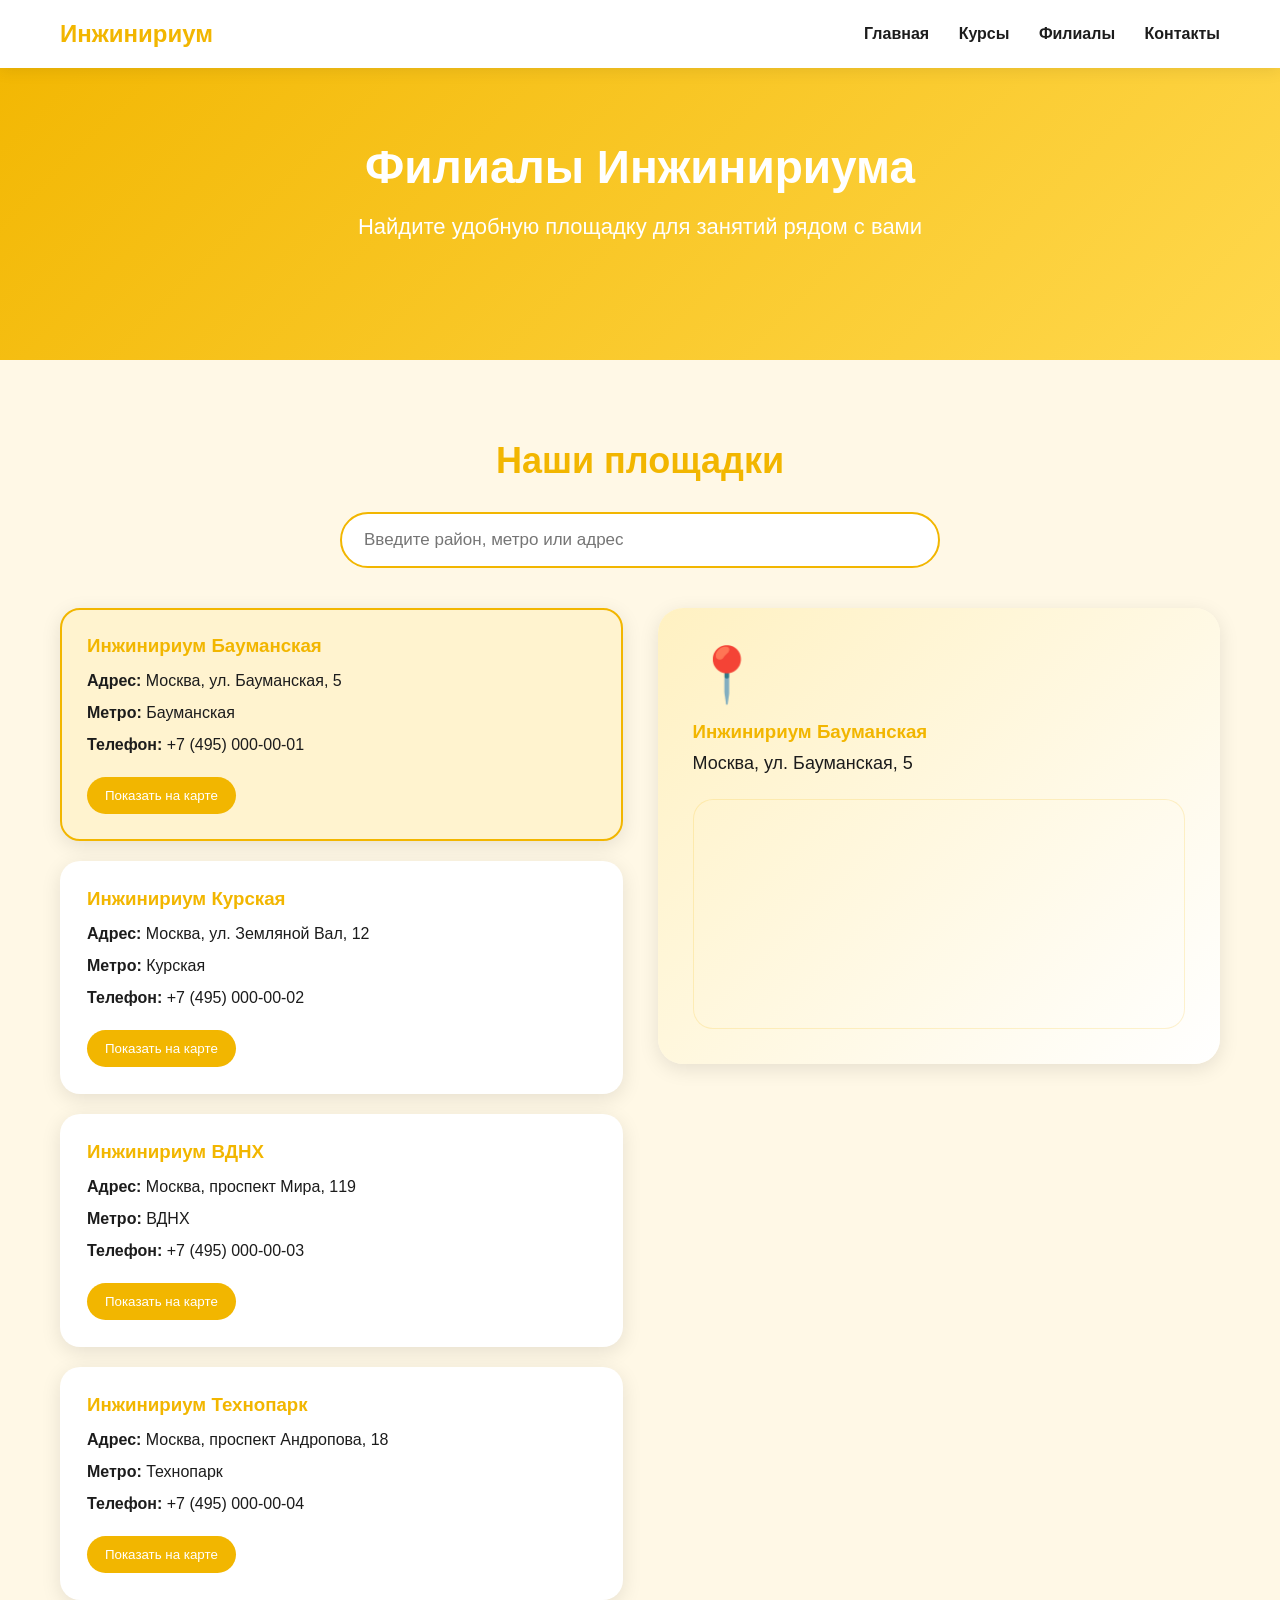
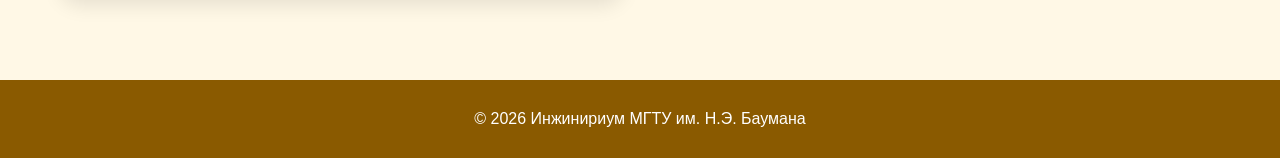
==== branches.html @ b23f2240 "страница филиалы, оформление, мелкие правки" ====
<!DOCTYPE html>
<html lang="ru">
<head>
    <meta charset="UTF-8">
    <meta name="viewport" content="width=device-width, initial-scale=1.0">
    <title>Филиалы — Инжинириум</title>
    <link rel="stylesheet" href="style.css">
</head>
<body>

<header class="header">
    <div class="logo">Инжинириум</div>

    <nav class="nav">
        <a href="index.html">Главная</a>
        <a href="courses.html">Курсы</a>
        <a href="branches.html">Филиалы</a>
        <a href="#">Контакты</a>
    </nav>
</header>

<section class="page-hero branches-hero">
    <h1>Филиалы Инжинириума</h1>
    <p>Найдите удобную площадку для занятий рядом с вами</p>
</section>

<section class="branches-section reveal">
    <h2>Наши площадки</h2>

    <div class="branches-search">
        <input type="text" id="branch-search" placeholder="Введите район, метро или адрес">
    </div>

    <div class="branches-layout">
        <div class="branches-list">

            <div class="branch-card active-branch" data-branch="Бауманская" data-address="Москва, ул. Бауманская, 5" data-map-src="https://www.google.com/maps?q=55.7729,37.6803&z=16&output=embed">
                <h3>Инжинириум Бауманская</h3>
                <p><strong>Адрес:</strong> Москва, ул. Бауманская, 5</p>
                <p><strong>Метро:</strong> Бауманская</p>
                <p><strong>Телефон:</strong> +7 (495) 000-00-01</p>
                <button class="branch-btn">Показать на карте</button>
            </div>

            <div class="branch-card" data-branch="Курская" data-address="Москва, ул. Земляной Вал, 12" data-map-src="https://www.google.com/maps?q=55.7571,37.6596&z=16&output=embed">
                <h3>Инжинириум Курская</h3>
                <p><strong>Адрес:</strong> Москва, ул. Земляной Вал, 12</p>
                <p><strong>Метро:</strong> Курская</p>
                <p><strong>Телефон:</strong> +7 (495) 000-00-02</p>
                <button class="branch-btn">Показать на карте</button>
            </div>

            <div class="branch-card" data-branch="ВДНХ" data-address="Москва, проспект Мира, 119" data-map-src="https://www.google.com/maps?q=55.8298,37.6335&z=16&output=embed">
                <h3>Инжинириум ВДНХ</h3>
                <p><strong>Адрес:</strong> Москва, проспект Мира, 119</p>
                <p><strong>Метро:</strong> ВДНХ</p>
                <p><strong>Телефон:</strong> +7 (495) 000-00-03</p>
                <button class="branch-btn">Показать на карте</button>
            </div>

            <div class="branch-card" data-branch="Технопарк" data-address="Москва, проспект Андропова, 18" data-map-src="https://www.google.com/maps?q=55.6958,37.6657&z=16&output=embed">
                <h3>Инжинириум Технопарк</h3>
                <p><strong>Адрес:</strong> Москва, проспект Андропова, 18</p>
                <p><strong>Метро:</strong> Технопарк</p>
                <p><strong>Телефон:</strong> +7 (495) 000-00-04</p>
                <button class="branch-btn">Показать на карте</button>
            </div>

        </div>

        <div class="map-box">
            <div class="map-pin">📍</div>
            <h3 id="map-title">Инжинириум Бауманская</h3>
            <p id="map-address">Москва, ул. Бауманская, 5</p>
            <iframe
                id="google-map"
                class="google-map"
                src="https://www.google.com/maps?q=55.7729,37.6803&z=16&output=embed"
                loading="lazy"
                referrerpolicy="no-referrer-when-downgrade"
                allowfullscreen>
            </iframe>
        </div>
    </div>
</section>

<footer class="footer">
    <p>© 2026 Инжинириум МГТУ им. Н.Э. Баумана</p>
</footer>

<script src="script.js"></script>
</body>
</html>
---- style.css ----
* {
    margin: 0;
    padding: 0;
    box-sizing: border-box;
}

body {
    font-family: Arial, sans-serif;
    background: #fff8e6;
    color: #1c1c1c;
}

.header {
    width: 100%;
    padding: 20px 60px;
    background: #ffffff;
    display: flex;
    justify-content: space-between;
    align-items: center;
    box-shadow: 0 3px 15px rgba(0, 0, 0, 0.08);
    position: fixed;
    top: 0;
    z-index: 100;
}

.logo {
    font-size: 24px;
    font-weight: bold;
    color: #f2b600;
}

.nav a {
    margin-left: 25px;
    text-decoration: none;
    color: #1c1c1c;
    font-weight: bold;
}

.nav a:hover {
    color: #f2b600;
}

.hero {
    height: 100vh;
    background: linear-gradient(135deg, #f2b600, #ffd84d);
    display: flex;
    align-items: center;
    padding: 0 60px;
    color: white;
}

.hero-text {
    max-width: 700px;
}

.hero h1 {
    font-size: 48px;
    margin-bottom: 20px;
}

.hero p {
    font-size: 24px;
    min-height: 35px;
    margin-bottom: 30px;
}

.main-btn {
    display: inline-block;
    padding: 15px 30px;
    background: white;
    color: #b56a00;
    border: none;
    border-radius: 30px;
    font-size: 18px;
    text-decoration: none;
    cursor: pointer;
    transition: 0.3s;
}

.main-btn:hover {
    transform: scale(1.05);
    background: #fff3cf;
}

section {
    padding: 80px 60px;
}

h2 {
    font-size: 36px;
    margin-bottom: 30px;
    text-align: center;
    color: #f2b600;
}

.about p {
    max-width: 900px;
    margin: 0 auto;
    font-size: 20px;
    line-height: 1.6;
    text-align: center;
}

.cards {
    display: flex;
    gap: 25px;
    justify-content: center;
    flex-wrap: wrap;
}

.card {
    background: white;
    width: 300px;
    padding: 30px;
    border-radius: 20px;
    box-shadow: 0 5px 20px rgba(0, 0, 0, 0.1);
    transition: 0.3s;
}

.card:hover {
    transform: translateY(-10px);
}

.card h3 {
    color: #f2b600;
    margin-bottom: 15px;
}

.card p {
    line-height: 1.5;
}

.stats {
    background: #ffffff;
}

.stats-box {
    display: flex;
    justify-content: center;
    gap: 80px;
    flex-wrap: wrap;
    text-align: center;
}

.counter {
    font-size: 48px;
    font-weight: bold;
    color: #f2b600;
}

.stats-box p {
    font-size: 18px;
    margin-top: 10px;
}

.footer {
    background: #8a5a00;
    color: white;
    text-align: center;
    padding: 30px;
}

.reveal {
    opacity: 0;
    transform: translateY(60px);
    transition: 0.8s;
}

.reveal.active {
    opacity: 1;
    transform: translateY(0);
}

@media (max-width: 768px) {
    .header {
        padding: 15px 25px;
        flex-direction: column;
        gap: 15px;
    }

    .nav a {
        margin: 0 8px;
        font-size: 14px;
    }

    .hero {
        padding: 0 30px;
        text-align: center;
    }

    .hero h1 {
        font-size: 34px;
    }

    .hero p {
        font-size: 20px;
    }

    section {
        padding: 60px 25px;
    }

    .stats-box {
        gap: 35px;
    }
}

.page-hero {
    min-height: 360px;
    padding: 140px 60px 80px;
    background: linear-gradient(135deg, #f2b600, #ffd84d);
    color: white;
    text-align: center;
}

.page-hero h1 {
    font-size: 46px;
    margin-bottom: 20px;
}

.page-hero p {
    font-size: 22px;
}

.courses-section {
    background: #fff8e6;
}

.filter-buttons {
    display: flex;
    justify-content: center;
    gap: 15px;
    flex-wrap: wrap;
    margin-bottom: 40px;
}

.filter-btn {
    padding: 12px 22px;
    border: 2px solid #f2b600;
    background: white;
    color: #b56a00;
    border-radius: 25px;
    cursor: pointer;
    font-weight: bold;
    transition: 0.3s;
}

.filter-btn:hover,
.active-filter {
    background: #f2b600;
    color: white;
}

.courses-grid {
    display: grid;
    grid-template-columns: repeat(auto-fit, minmax(280px, 1fr));
    gap: 30px;
}

.course-card {
    background: white;
    padding: 28px;
    border-radius: 20px;
    box-shadow: 0 5px 20px rgba(0, 0, 0, 0.1);
    transition: 0.4s;
    animation: courseShow 0.5s ease;
}

.course-card:hover {
    transform: translateY(-10px);
}

.course-tag {
    display: inline-block;
    padding: 7px 14px;
    background: #fff3cf;
    color: #b56a00;
    border-radius: 20px;
    font-size: 14px;
    margin-bottom: 15px;
}

.course-card h3 {
    color: #f2b600;
    margin-bottom: 15px;
}

.course-card p {
    line-height: 1.5;
    margin-bottom: 15px;
}

.course-card ul {
    margin-left: 20px;
    margin-bottom: 20px;
}

.course-card li {
    margin-bottom: 7px;
}

.details-btn {
    padding: 12px 20px;
    background: #f2b600;
    color: white;
    border: none;
    border-radius: 25px;
    cursor: pointer;
    transition: 0.3s;
}

.details-btn:hover {
    background: #b56a00;
    transform: scale(1.05);
}

.hide-course {
    display: none;
}

@keyframes courseShow {
    from {
        opacity: 0;
        transform: scale(0.92);
    }

    to {
        opacity: 1;
        transform: scale(1);
    }
}

.modal {
    position: fixed;
    inset: 0;
    background: rgba(91, 61, 0, 0.65);
    display: none;
    justify-content: center;
    align-items: center;
    z-index: 300;
}

.modal.show-modal {
    display: flex;
}

.modal-content {
    width: 90%;
    max-width: 520px;
    background: white;
    padding: 40px;
    border-radius: 25px;
    position: relative;
    animation: modalShow 0.4s ease;
}

.modal-content h2 {
    text-align: left;
    margin-bottom: 20px;
}

.modal-content p {
    font-size: 18px;
    line-height: 1.6;
    margin-bottom: 25px;
}

.modal-close {
    position: absolute;
    top: 15px;
    right: 20px;
    border: none;
    background: none;
    font-size: 34px;
    cursor: pointer;
    color: #f2b600;
}

@keyframes modalShow {
    from {
        opacity: 0;
        transform: translateY(-40px) scale(0.95);
    }

    to {
        opacity: 1;
        transform: translateY(0) scale(1);
    }
}

@media (max-width: 768px) {
    .page-hero {
        padding: 150px 25px 70px;
    }

    .page-hero h1 {
        font-size: 34px;
    }
}

.branches-section {
    background: #fff8e6;
}

.branches-search {
    max-width: 600px;
    margin: 0 auto 40px;
}

.branches-search input {
    width: 100%;
    padding: 16px 22px;
    border: 2px solid #f2b600;
    border-radius: 30px;
    font-size: 17px;
    outline: none;
}

.branches-layout {
    display: grid;
    grid-template-columns: 1fr 1fr;
    gap: 35px;
    align-items: start;
}

.branches-list {
    display: flex;
    flex-direction: column;
    gap: 20px;
}

.branch-card {
    background: white;
    padding: 25px;
    border-radius: 20px;
    border: 2px solid transparent;
    box-shadow: 0 5px 20px rgba(0, 0, 0, 0.1);
    transition: 0.3s;
    animation: courseShow 0.5s ease;
}

.branch-card:hover {
    transform: translateX(8px);
}

.branch-card h3 {
    color: #f2b600;
    margin-bottom: 12px;
}

.branch-card p {
    margin-bottom: 8px;
    line-height: 1.5;
}

.active-branch {
    border-color: #f2b600;
    background: #fff3cf;
}

.branch-btn {
    margin-top: 12px;
    padding: 11px 18px;
    background: #f2b600;
    color: white;
    border: none;
    border-radius: 25px;
    cursor: pointer;
    transition: 0.3s;
}

.branch-btn:hover {
    background: #b56a00;
    transform: scale(1.05);
}

.map-box {
    position: sticky;
    top: 120px;
    min-height: 430px;
    background: linear-gradient(135deg, #fff1c2, #ffffff);
    border-radius: 25px;
    padding: 35px;
    box-shadow: 0 5px 20px rgba(0, 0, 0, 0.1);
    overflow: hidden;
}

.map-pin {
    font-size: 54px;
}

.map-box h3 {
    color: #f2b600;
    margin: 15px 0 10px;
}

.map-box p {
    font-size: 18px;
    margin-bottom: 25px;
}

.fake-map-grid {
    height: 230px;
    border-radius: 20px;
    background-image:
        linear-gradient(rgba(242, 182, 0, 0.18) 2px, transparent 2px),
        linear-gradient(90deg, rgba(242, 182, 0, 0.18) 2px, transparent 2px);
    background-size: 38px 38px;
    background-color: #fffaf0;
    position: relative;
}

.fake-map-grid::after {
    content: "Карта филиала";
    position: absolute;
    inset: 0;
    display: flex;
    justify-content: center;
    align-items: center;
    color: #f2b600;
    font-size: 24px;
    font-weight: bold;
}

.google-map {
    display: block;
    width: 100%;
    height: 230px;
    border: 0;
    border-radius: 20px;
    box-shadow: inset 0 0 0 1px rgba(242, 182, 0, 0.18);
}

.hide-branch {
    display: none;
}

@keyframes pinPulse {
    0% {
        transform: scale(1);
    }

    50% {
        transform: scale(1.18);
    }

    100% {
        transform: scale(1);
    }
}

@media (max-width: 900px) {
    .branches-layout {
        grid-template-columns: 1fr;
    }

    .map-box {
        position: static;
    }
}
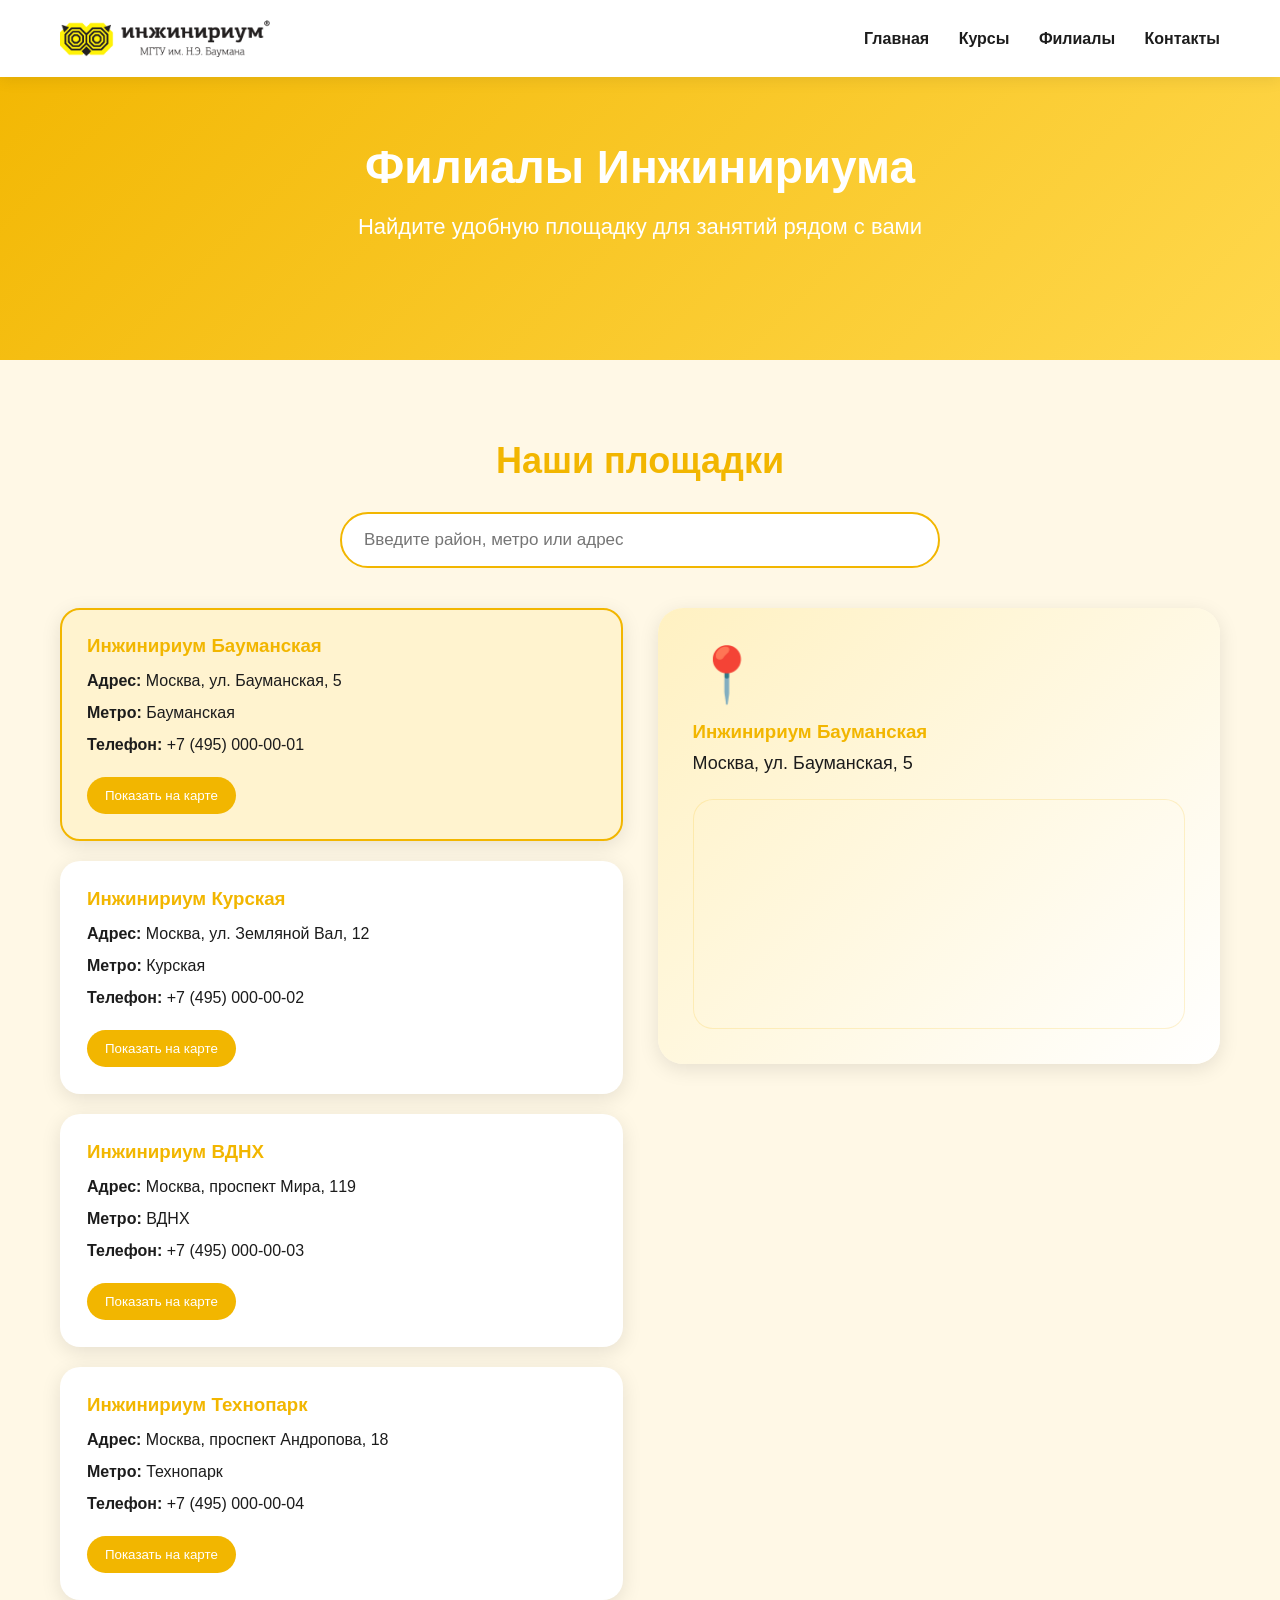
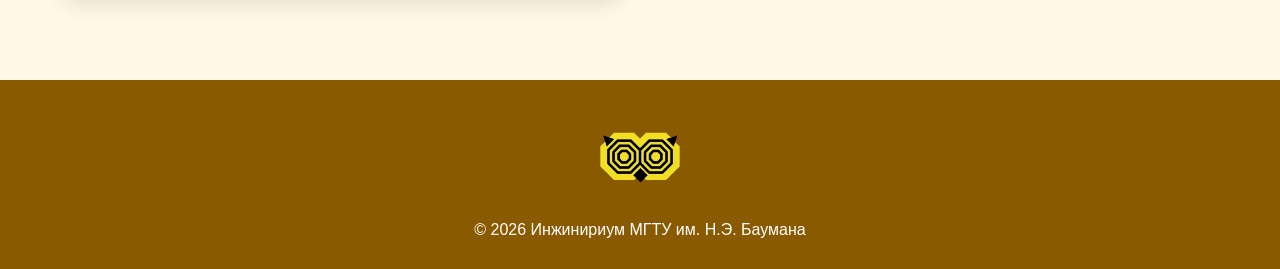
==== commit 4e2e669a: "лого и мелкие правки" ====
--- a/branches.html
+++ b/branches.html
@@ -9,13 +9,15 @@
 <body>
 
 <header class="header">
-    <div class="logo">Инжинириум</div>
+    <a class="logo logo-link" href="index.html" aria-label="Inginirium">
+        <img src="inginirium1.png" alt="Inginirium logo">
+    </a>
 
     <nav class="nav">
         <a href="index.html">Главная</a>
         <a href="courses.html">Курсы</a>
         <a href="branches.html">Филиалы</a>
-        <a href="#">Контакты</a>
+        <a href="contacts.html">Контакты</a>
     </nav>
 </header>
 
@@ -85,6 +87,7 @@
 </section>
 
 <footer class="footer">
+    <img class="footer-logo" src="inginirium3.png" alt="Inginirium logo">
     <p>© 2026 Инжинириум МГТУ им. Н.Э. Баумана</p>
 </footer>
 
--- a/style.css
+++ b/style.css
@@ -29,6 +29,20 @@
     color: #f2b600;
 }
 
+.logo-link {
+    display: inline-flex;
+    align-items: center;
+    flex: 0 0 auto;
+    text-decoration: none;
+}
+
+.logo-link img {
+    display: block;
+    width: 210px;
+    max-width: 42vw;
+    height: auto;
+}
+
 .nav a {
     margin-left: 25px;
     text-decoration: none;
@@ -44,9 +58,12 @@
     height: 100vh;
     background: linear-gradient(135deg, #f2b600, #ffd84d);
     display: flex;
+    gap: 48px;
+    justify-content: space-between;
     align-items: center;
     padding: 0 60px;
     color: white;
+    overflow: hidden;
 }
 
 .hero-text {
@@ -62,6 +79,23 @@
     font-size: 24px;
     min-height: 35px;
     margin-bottom: 30px;
+}
+
+.hero-logo-card {
+    width: min(36vw, 440px);
+    border-radius: 50%;
+    overflow: hidden;
+    box-shadow: 0 20px 50px rgba(91, 61, 0, 0.22);
+    background: white;
+    flex: 0 0 auto;
+}
+
+.hero-logo-card img {
+    display: block;
+    width: 100%;
+    height: auto;
+    aspect-ratio: 1;
+    object-fit: cover;
 }
 
 .main-btn {
@@ -101,6 +135,35 @@
     text-align: center;
 }
 
+.infographic {
+    background: #ffffff;
+}
+
+.infographic-content {
+    max-width: 1100px;
+    margin: 0 auto;
+    display: grid;
+    grid-template-columns: minmax(0, 0.9fr) minmax(280px, 489px);
+    gap: 42px;
+    align-items: center;
+}
+
+.infographic-text h2 {
+    text-align: left;
+}
+
+.infographic-text p {
+    font-size: 20px;
+    line-height: 1.6;
+}
+
+.infographic-content img {
+    display: block;
+    width: 100%;
+    height: auto;
+    filter: drop-shadow(0 18px 28px rgba(91, 61, 0, 0.12));
+}
+
 .cards {
     display: flex;
     gap: 25px;
@@ -130,6 +193,16 @@
     line-height: 1.5;
 }
 
+.course-preview-card {
+    color: inherit;
+    text-decoration: none;
+}
+
+.course-preview-card:focus-visible {
+    outline: 3px solid #b56a00;
+    outline-offset: 4px;
+}
+
 .stats {
     background: #ffffff;
 }
@@ -160,6 +233,18 @@
     padding: 30px;
 }
 
+.footer-logo {
+    display: block;
+    object-fit: contain;
+    object-position: center;
+    margin-bottom: 16px;
+    margin-left: auto;
+    margin-right: auto;
+    width: 180px;
+    max-width: 70vw;
+    height: auto;
+}
+
 .reveal {
     opacity: 0;
     transform: translateY(60px);
@@ -186,6 +271,7 @@
     .hero {
         padding: 0 30px;
         text-align: center;
+        justify-content: center;
     }
 
     .hero h1 {
@@ -196,8 +282,21 @@
         font-size: 20px;
     }
 
+    .hero-logo-card {
+        display: none;
+    }
+
     section {
         padding: 60px 25px;
+    }
+
+    .infographic-content {
+        grid-template-columns: 1fr;
+        text-align: center;
+    }
+
+    .infographic-text h2 {
+        text-align: center;
     }
 
     .stats-box {
@@ -264,6 +363,8 @@
     box-shadow: 0 5px 20px rgba(0, 0, 0, 0.1);
     transition: 0.4s;
     animation: courseShow 0.5s ease;
+    display: flex;
+    flex-direction: column;
 }
 
 .course-card:hover {
@@ -299,7 +400,89 @@
     margin-bottom: 7px;
 }
 
+.course-meta {
+    background: #fffaf0;
+    border-left: 4px solid #f2b600;
+    border-radius: 14px;
+    list-style: none;
+    margin-left: 0;
+    padding: 16px 18px;
+}
+
+.course-meta li {
+    line-height: 1.45;
+}
+
+.course-result,
+.course-projects {
+    margin-bottom: 18px;
+}
+
+.course-result h4,
+.course-projects h4 {
+    color: #8a5a00;
+    font-size: 16px;
+    margin-bottom: 8px;
+}
+
+.course-result p,
+.course-projects p {
+    margin-bottom: 0;
+}
+
+.course-card .course-meta,
+.course-card .course-result,
+.course-card .course-projects {
+    display: none;
+}
+
+.modal-text {
+    max-height: min(58vh, 520px);
+    overflow-y: auto;
+    padding-right: 8px;
+}
+
+.modal-text > p {
+    font-size: 18px;
+    line-height: 1.6;
+    margin-bottom: 22px;
+}
+
+.modal-text .course-meta,
+.modal-text .course-result,
+.modal-text .course-projects {
+    display: block;
+}
+
+.modal-text .course-meta {
+    margin-bottom: 22px;
+}
+
+.modal-text .course-result,
+.modal-text .course-projects {
+    padding-top: 4px;
+}
+
+.modal-signup-btn {
+    display: block;
+    width: 100%;
+    margin-top: 26px;
+    padding: 17px 30px;
+    background: #f2b600;
+    color: #ffffff;
+    border-radius: 18px;
+    font-weight: bold;
+    text-align: center;
+    box-shadow: 0 12px 24px rgba(181, 106, 0, 0.28);
+}
+
+.modal-signup-btn:hover {
+    background: #b56a00;
+    transform: translateY(-2px);
+}
+
 .details-btn {
+    margin-top: auto;
     padding: 12px 20px;
     background: #f2b600;
     color: white;
@@ -558,3 +741,140 @@
         position: static;
     }
 }
+
+.contacts-section {
+    background: #fff8e6;
+}
+
+.contacts-layout {
+    display: grid;
+    grid-template-columns: 0.9fr 1.1fr;
+    gap: 35px;
+    align-items: start;
+}
+
+.contacts-info {
+    display: grid;
+    grid-template-columns: 1fr;
+    gap: 20px;
+}
+
+.contact-card {
+    background: white;
+    padding: 25px;
+    border-radius: 20px;
+    box-shadow: 0 5px 20px rgba(0, 0, 0, 0.1);
+    transition: 0.3s;
+}
+
+.contact-card:hover {
+    transform: translateX(8px);
+}
+
+.contact-card h3 {
+    color: #f2b600;
+    margin-bottom: 10px;
+}
+
+.contact-card p {
+    line-height: 1.5;
+}
+
+.contact-form-box {
+    background: white;
+    padding: 35px;
+    border-radius: 25px;
+    box-shadow: 0 5px 20px rgba(0, 0, 0, 0.1);
+}
+
+.contact-form-box h3 {
+    color: #f2b600;
+    font-size: 28px;
+    margin-bottom: 25px;
+}
+
+.form-group {
+    margin-bottom: 20px;
+}
+
+.form-group label {
+    display: block;
+    margin-bottom: 8px;
+    font-weight: bold;
+    color: #8a5a00;
+}
+
+.form-group input,
+.form-group select,
+.form-group textarea {
+    width: 100%;
+    padding: 14px 16px;
+    border: 2px solid #f2b600;
+    border-radius: 15px;
+    font-size: 16px;
+    outline: none;
+    font-family: Arial, sans-serif;
+    transition: 0.3s;
+}
+
+.form-group textarea {
+    min-height: 120px;
+    resize: vertical;
+}
+
+.form-group input:focus,
+.form-group select:focus,
+.form-group textarea:focus {
+    border-color: #b56a00;
+    box-shadow: 0 0 0 4px rgba(242, 182, 0, 0.18);
+}
+
+.form-group.error input,
+.form-group.error select {
+    border-color: #d93025;
+}
+
+.error-text {
+    display: block;
+    margin-top: 6px;
+    color: #d93025;
+    font-size: 14px;
+    min-height: 18px;
+}
+
+.form-submit-btn {
+    margin-top: 10px;
+}
+
+.success-message {
+    display: none;
+    margin-top: 25px;
+    padding: 18px;
+    background: #e6f7ed;
+    color: #147a3d;
+    border-radius: 15px;
+    font-weight: bold;
+    animation: successShow 0.5s ease;
+}
+
+.success-message.show-success {
+    display: block;
+}
+
+@keyframes successShow {
+    from {
+        opacity: 0;
+        transform: translateY(15px);
+    }
+
+    to {
+        opacity: 1;
+        transform: translateY(0);
+    }
+}
+
+@media (max-width: 900px) {
+    .contacts-layout {
+        grid-template-columns: 1fr;
+    }
+}
